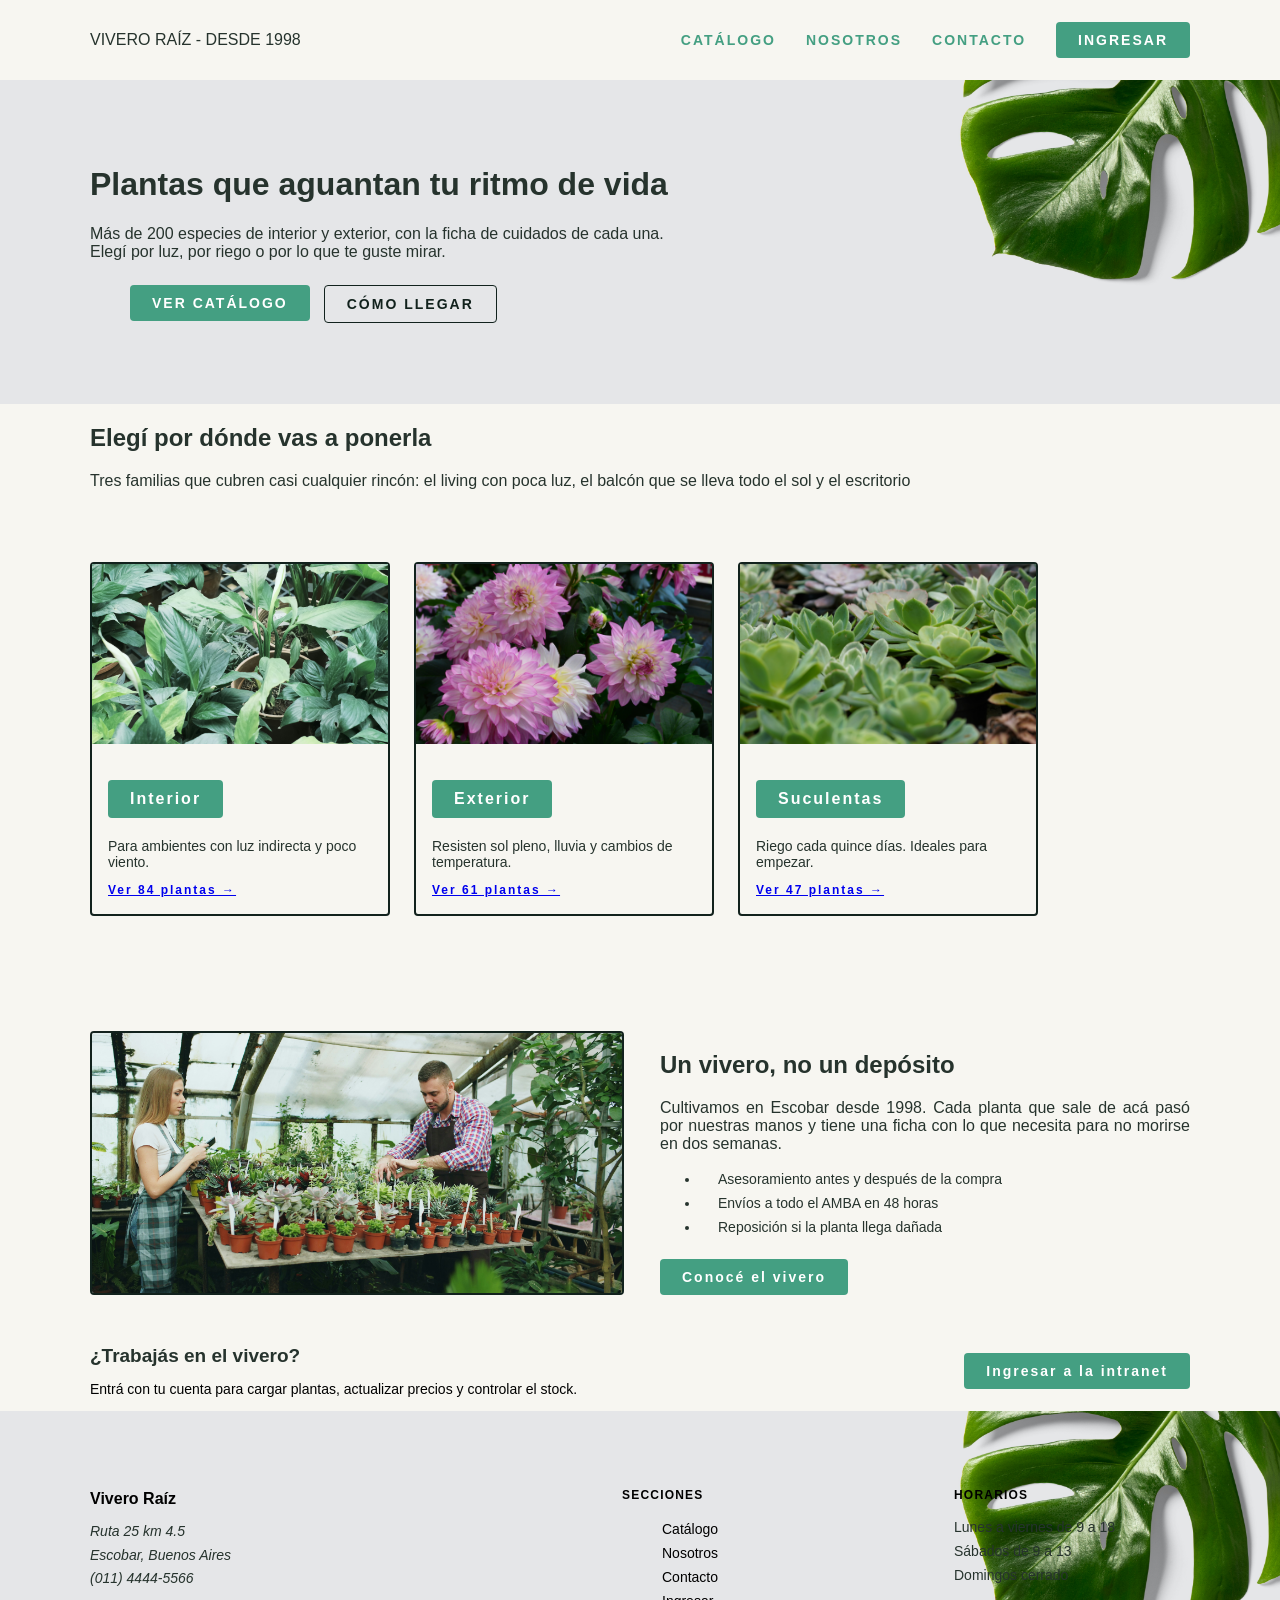
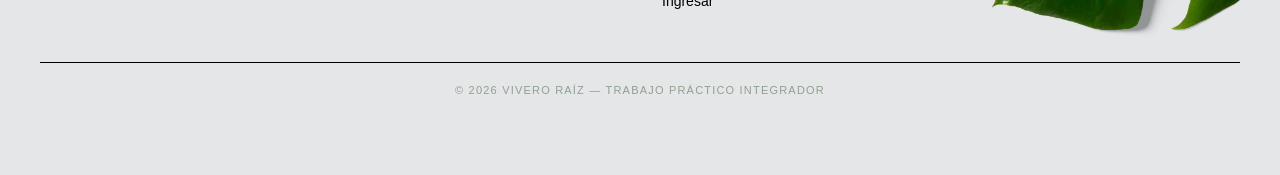
==== index.html @ cc9f1218 "Add files via upload" ====
﻿<!DOCTYPE html>

<html lang="es">
<head>
    <meta charset="utf-8">
	<meta name="viewport" content="width=device-width, initial-scale=1.0"> 
    <title>Vivero Raíz</title>
    <link rel="stylesheet" href="./css/estilos.css">
</head>
<body>
   
<header>

    <p>VIVERO RAÍZ - DESDE 1998</p>

    <nav class="menu-navegacion">  
        
            <a class="boton-comun"href="catalogo.html">CATÁLOGO</a>
            <a class="boton-comun" href="productos.html">NOSOTROS</a>
            <a class="boton-comun" href="contacto.html">CONTACTO</a>
            <a class="boton-ingresar" href="login.html">INGRESAR</a>
    </nav>

</header> 

<main>
<div class="principal">
<div class="contenedor">
    <h1>Plantas que aguantan tu ritmo de vida</h1>
     <p>Más de 200 especies de interior y exterior, con la ficha de cuidados de cada una. Elegí
     por luz, por riego o por lo que te guste mirar.</p>
        <ul class="botones-a">
            <li><a class="boton-b boton-b-lleno" href="catalogo.html">VER CATÁLOGO</a></li>
            <li><a class="boton-b boton-b-borde" href="ubicacion.html">CÓMO LLEGAR</a></li>
        </ul>
</div>
</div>

<section class="categorias">

<div class="contenedor">

<h2>Elegí por dónde vas a ponerla</h2>
<p> Tres familias que cubren casi cualquier rincón: el living con poca luz, el balcón
que se lleva todo el sol y el escritorio </p> 
<div class="categorias-grid">
  
          <article>
            <img src="img/interior.jpg" alt="Planta de interior en maceta de terracota">
            <div class="info">
              <h3 class="boton-b boton-b-lleno"> Interior</h3>
              <p>Para ambientes con luz indirecta y poco viento.</p>
              <a href="catalogo.html?categoria=interior" class="ver-mas">Ver 84 plantas →</a>
            </div>
          </article>

          <article>
            <img src="img/ext.jpg" alt="Planta de exterior en maceta gris">
            <div class="info">
              <h3 class="boton-b boton-b-lleno">Exterior</h3>
              <p>Resisten sol pleno, lluvia y cambios de temperatura.</p>
              <a href="catalogo.html?categoria=exterior" class="ver-mas">Ver 61 plantas →</a>
            </div>
          </article>

          <article>
            <img src="img/sucu.jpg" alt="Suculenta redonda en maceta gris">
            <div class="info">
              <h3 class="boton-b boton-b-lleno">Suculentas</h3>
              <p>Riego cada quince días. Ideales para empezar.</p>
              <a href="catalogo.html?categoria=suculentas" class="ver-mas">Ver 47 plantas →</a>
            </div>
          </article>
        </div>
      </div>
    </section>

    <section class="nosotros" id="nosotros">
      <div class="contenedor">
        <div class="contenido">
          <img src="img/somos.jpg" alt="Vista general del vivero">
          <div>
            <h2>Un vivero, no un depósito</h2>
            <p class="texto-justificado">Cultivamos en Escobar desde 1998. Cada planta que sale de acá pasó por nuestras manos y tiene una ficha con lo que necesita para no morirse en dos semanas.</p>
            <ul>
              <li>Asesoramiento antes y después de la compra</li>
              <li>Envíos a todo el AMBA en 48 horas</li>
              <li>Reposición si la planta llega dañada</li>
            </ul>
            <a href="contacto.html" class=boton-ingresar>Conocé el vivero</a>
          </div>
        </div>
      </div>
    </section>

    <section class="cta-intranet">
      <div class="contenedor">
        <div>
          <h2>¿Trabajás en el vivero?</h2>
          <p>Entrá con tu cuenta para cargar plantas, actualizar precios y controlar el stock.</p>
        </div>
        <a class="boton-b boton-b-lleno"href="login.html">Ingresar a la intranet</a>
      </div>
    </section>

  </main>

  <footer>
    <div class="contenedor">
      <div>
        <h2>Vivero Raíz</h2>
        <address>
          Ruta 25 km 4.5<br>
          Escobar, Buenos Aires<br>
          (011) 4444-5566
        </address>
      </div>
      <div>
        <h3>Secciones</h3>
        <ul>
          <li><a href="catalogo.html">Catálogo</a></li>
          <li><a href="index.html#nosotros">Nosotros</a></li>
          <li><a href="contacto.html">Contacto</a></li>
          <li><a href="login.html">Ingresar</a></li>
        </ul>
      </div>
      <div>
        <h3>Horarios</h3>
        <p>Lunes a viernes de 9 a 18<br>
        Sábados de 9 a 13<br>
        Domingos cerrado</p>
      </div>
    </div>
    <p class="copyright">© 2026 Vivero Raíz — Trabajo Práctico Integrador</p>
  </footer>


</body>
</html>
---- css/estilos.css ----
/* INDEX */

body {
    margin: 0;
    background-color: #F7F6F1;
    color: #26332D;
    font-family: Arial, sans-serif;
}

.contenedor {
    max-width: 1100px;
    margin: 0 auto;
}

header {
    max-width: 1100px;
    margin: 0 auto;
    display: flex;
    align-items: center;
    justify-content: space-between;
    padding: 15px 0;
}

.menu-navegacion {
    display: flex;
    align-items: center;
    gap: 30px;
}
 
.boton-comun {
    text-decoration: none;
    color: #449f82;          
    font-size: 14px;
    letter-spacing: 2px;
    font-weight: bold;    
}

.boton-ingresar {
    text-decoration: none;
    color: #ffffff;
    background-color: #449f82;
    padding: 10px 22px;
    font-size: 14px;
    letter-spacing: 2px;
    font-weight: bold;
    display: inline-block; 
    border-radius: 4px; 
}

.principal {
    background-image: url('../img/back3.jpg');
    background-size: cover;
    background-position: center;
    background-repeat: no-repeat;
    padding: 65px 40px;
}

.principal p {
    margin-bottom: 24px;
    max-width: 600px;
}

.botones-a {
    display: flex;
    gap: 14px;
    list-style: none; 
    border-radius: 4px;  
}

.boton-b {
    text-decoration: none;
    padding: 10px 22px;
    font-size: 14px;
    letter-spacing: 2px;
    font-weight: bold;
    display: inline-block;
    border-radius: 4px;
}

.boton-b-lleno {
    background-color: #449f82;
    color: #ffffff;
    border-radius: 4px;
}

.boton-b-borde {
    background-color: transparent;
    color: #12221d;
    border: 1px solid #12221d;
    border-radius: 4px;
}

/* Categorías */
.categorias .contenedor {
  max-width: 1100px;
}

.categorias-grid {
  display: grid;
  grid-template-columns: 300px 300px 300px;
  gap: 24px;
  margin-top: 32px;
  padding: 40px 0 80px;
}

.categorias-grid article img {
  width: 100%;
  height: 180px;
  object-fit: cover;
}

.categorias-grid article {
  border: 2px solid #12221d;
  border-radius: 4px;
}

.categorias-grid .info {
  padding: 16px;
}

.categorias-grid h3 {
  font-size: 16px;
  margin-bottom: 6px;
}

.categorias-grid p {
  font-size: 14px;
  color: #26332D;
  margin-bottom: 10px;
}

.categorias-grid .ver-mas {
  font-size: 12px;
  font-weight: 700;
  letter-spacing: 2px;
  text-decoration: underline;
}

/*  Sección Un vivero */
.nosotros {
  background: #F7F6F1;
}

.nosotros .contenido {
  display: grid;
  grid-template-columns: 530px 530px;
  gap: 40px;
  align-items: center;
  padding: 35px 0
}

.nosotros .contenido img {
  width: 100%;
  height: 260px;
  object-fit: cover;
  border: 2px solid #12221d;
  border-radius: 4px;
}

.texto-justificado {
  text-align: justify;
}

.nosotros ul {
  margin: 18px 0 24px;
}

.nosotros li {
  font-size: 14px;
  margin-bottom: 8px;
  padding-left: 18px;
  position: relative;
}

/*Intranet*/

.cta-intranet .contenedor {
  display: flex;
  align-items: center;
  justify-content: space-between;
  gap: 24px;
  width: 100%;
  flex-wrap: wrap;
}

.cta-intranet h2 {
  font-size: 19px;
  margin-bottom: 4px;
}

.cta-intranet p {
  color: #000000;
  font-size: 14px;
}

/*Footer*/
footer {
    background-image: url('../img/back3.jpg');
    background-size: cover;
    background-position: center;
    background-repeat: no-repeat;
    padding: 65px 40px;
}

footer .contenedor {
  display: grid;
  grid-template-columns: 500px 300px 300px;
  gap: 32px;
}

footer h2 {
  color: #000000;
  font-size: 16px;
  margin-bottom: 12px;
}

footer h3 {
  color: #000000;
  font-size: 12px;
  letter-spacing: 1.2px;
  text-transform: uppercase;
  margin-bottom: 12px;
}

footer address,
footer p,
footer li {
  font-size: 14px;
  line-height: 1.7;
}

footer ul {
   list-style: none;
}

footer ul li a {
    text-decoration: none;
    color: #000000;
}

footer .copyright {
  text-align: center;
  font-size: 11px;
  letter-spacing: 1.2px;
  text-transform: uppercase;
  color: #8fa090;
  border-top: 1px solid #000000;
  margin-top: 32px;
  padding-top: 18px;
}

/* CATALOGO *

/* FILTROS */

.catalogo {
  padding: 40px 0 50px;
}

.catalogo h1 {
  font-size: 28px;
  margin-bottom: 10px;
}

/* FILTROS */

.filtros {
 background-color: #e8e7e2;
 padding: 20px;
 display: flex;
 align-items: flex-end;
 gap: 16px;
 margin-bottom: 30px;
}

.filtros div {
  display: flex;
  flex-direction: column;
}

.filtros label {
  font-size: 10px;
  font-weight: bold;
  letter-spacing: 1px;
  margin-bottom: 6px;
}

.filtros input,
.filtros select {
  width: 220px;
  height: 32px;
  box-sizing: border-box;
  border: 1px solid #b9b9b9;
  background-color: #ffffff;
}

.filtros button {
  background-color: #449f82;
  color: #ffffff;
  border-radius: 4px;
  border: none;
  padding: 10px 22px;
  font-size: 12px;
  font-weight: bold;
  letter-spacing: 1px;
  cursor: pointer;
}

/* TARJETAS */

.producto {
  border: 1px solid #d5d5d5;
  border: 2px solid #12221d;
  border-radius: 4px;
}

.producto img {
  width: 100%;
  height: 200px;
  object-fit: cover;
  display: block;
}

.producto-info h2 {
  font-size: 18px;
  margin-top: 0;
  margin-bottom: 6px;
}


/* TARJETAS PRODUCTOS*/

.productos-grid {
  display: flex;             
  flex-wrap: wrap;           
  justify-content: space-between; 
  row-gap: 30px;             
}

.productos-grid .producto {
  flex-basis: 30%;          
}
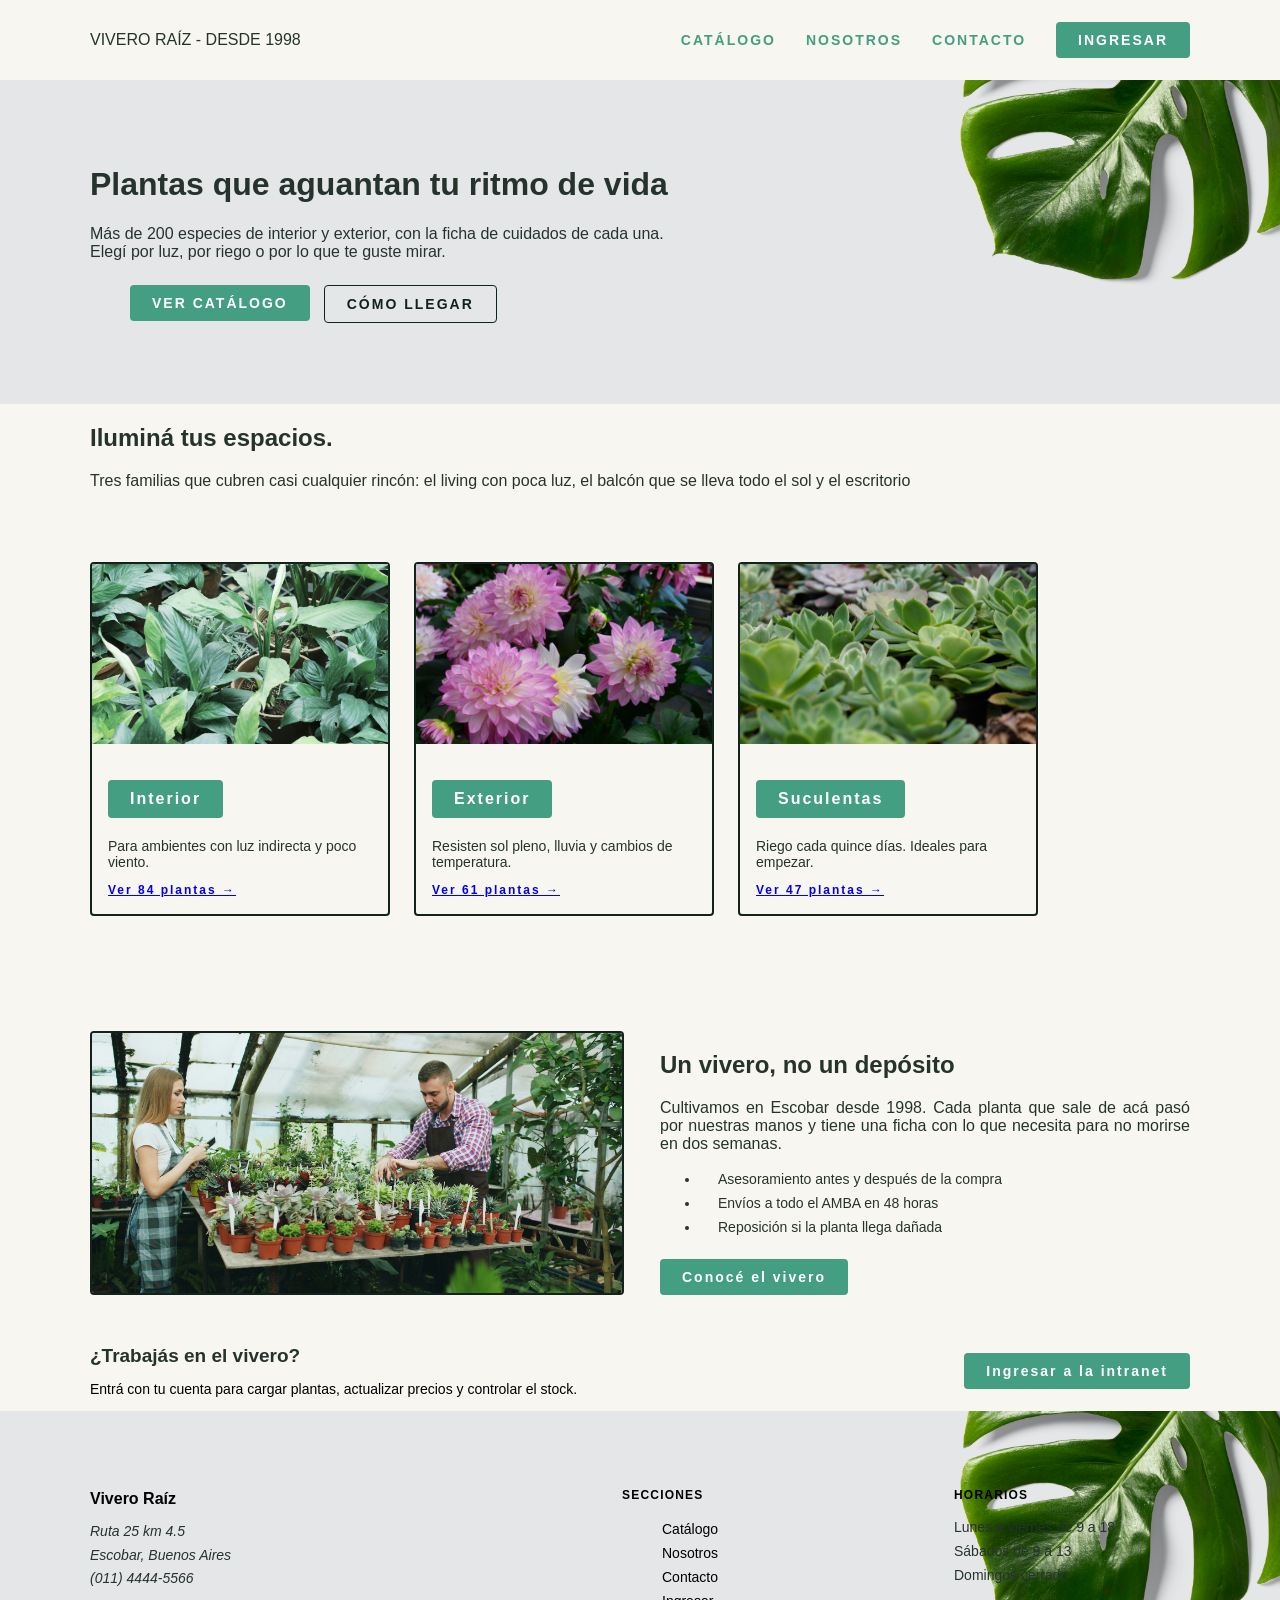
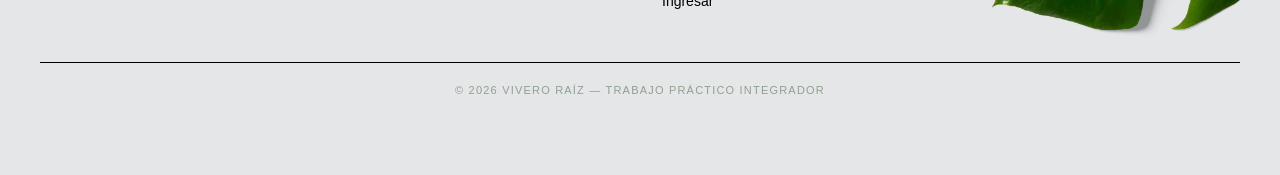
==== commit 5178a22d: "Add files via upload Se adjuntan archivos modificados y se agregan páginas." ====
--- a/index.html
+++ b/index.html
@@ -1,139 +1,139 @@
-﻿<!DOCTYPE html>
-
-<html lang="es">
-<head>
-    <meta charset="utf-8">
-	<meta name="viewport" content="width=device-width, initial-scale=1.0"> 
-    <title>Vivero Raíz</title>
-    <link rel="stylesheet" href="./css/estilos.css">
-</head>
-<body>
-   
-<header>
-
-    <p>VIVERO RAÍZ - DESDE 1998</p>
-
-    <nav class="menu-navegacion">  
-        
-            <a class="boton-comun"href="catalogo.html">CATÁLOGO</a>
-            <a class="boton-comun" href="productos.html">NOSOTROS</a>
-            <a class="boton-comun" href="contacto.html">CONTACTO</a>
-            <a class="boton-ingresar" href="login.html">INGRESAR</a>
-    </nav>
-
-</header> 
-
-<main>
-<div class="principal">
-<div class="contenedor">
-    <h1>Plantas que aguantan tu ritmo de vida</h1>
-     <p>Más de 200 especies de interior y exterior, con la ficha de cuidados de cada una. Elegí
-     por luz, por riego o por lo que te guste mirar.</p>
-        <ul class="botones-a">
-            <li><a class="boton-b boton-b-lleno" href="catalogo.html">VER CATÁLOGO</a></li>
-            <li><a class="boton-b boton-b-borde" href="ubicacion.html">CÓMO LLEGAR</a></li>
-        </ul>
-</div>
-</div>
-
-<section class="categorias">
-
-<div class="contenedor">
-
-<h2>Elegí por dónde vas a ponerla</h2>
-<p> Tres familias que cubren casi cualquier rincón: el living con poca luz, el balcón
-que se lleva todo el sol y el escritorio </p> 
-<div class="categorias-grid">
-  
-          <article>
-            <img src="img/interior.jpg" alt="Planta de interior en maceta de terracota">
-            <div class="info">
-              <h3 class="boton-b boton-b-lleno"> Interior</h3>
-              <p>Para ambientes con luz indirecta y poco viento.</p>
-              <a href="catalogo.html?categoria=interior" class="ver-mas">Ver 84 plantas →</a>
-            </div>
-          </article>
-
-          <article>
-            <img src="img/ext.jpg" alt="Planta de exterior en maceta gris">
-            <div class="info">
-              <h3 class="boton-b boton-b-lleno">Exterior</h3>
-              <p>Resisten sol pleno, lluvia y cambios de temperatura.</p>
-              <a href="catalogo.html?categoria=exterior" class="ver-mas">Ver 61 plantas →</a>
-            </div>
-          </article>
-
-          <article>
-            <img src="img/sucu.jpg" alt="Suculenta redonda en maceta gris">
-            <div class="info">
-              <h3 class="boton-b boton-b-lleno">Suculentas</h3>
-              <p>Riego cada quince días. Ideales para empezar.</p>
-              <a href="catalogo.html?categoria=suculentas" class="ver-mas">Ver 47 plantas →</a>
-            </div>
-          </article>
-        </div>
-      </div>
-    </section>
-
-    <section class="nosotros" id="nosotros">
-      <div class="contenedor">
-        <div class="contenido">
-          <img src="img/somos.jpg" alt="Vista general del vivero">
-          <div>
-            <h2>Un vivero, no un depósito</h2>
-            <p class="texto-justificado">Cultivamos en Escobar desde 1998. Cada planta que sale de acá pasó por nuestras manos y tiene una ficha con lo que necesita para no morirse en dos semanas.</p>
-            <ul>
-              <li>Asesoramiento antes y después de la compra</li>
-              <li>Envíos a todo el AMBA en 48 horas</li>
-              <li>Reposición si la planta llega dañada</li>
-            </ul>
-            <a href="contacto.html" class=boton-ingresar>Conocé el vivero</a>
-          </div>
-        </div>
-      </div>
-    </section>
-
-    <section class="cta-intranet">
-      <div class="contenedor">
-        <div>
-          <h2>¿Trabajás en el vivero?</h2>
-          <p>Entrá con tu cuenta para cargar plantas, actualizar precios y controlar el stock.</p>
-        </div>
-        <a class="boton-b boton-b-lleno"href="login.html">Ingresar a la intranet</a>
-      </div>
-    </section>
-
-  </main>
-
-  <footer>
-    <div class="contenedor">
-      <div>
-        <h2>Vivero Raíz</h2>
-        <address>
-          Ruta 25 km 4.5<br>
-          Escobar, Buenos Aires<br>
-          (011) 4444-5566
-        </address>
-      </div>
-      <div>
-        <h3>Secciones</h3>
-        <ul>
-          <li><a href="catalogo.html">Catálogo</a></li>
-          <li><a href="index.html#nosotros">Nosotros</a></li>
-          <li><a href="contacto.html">Contacto</a></li>
-          <li><a href="login.html">Ingresar</a></li>
-        </ul>
-      </div>
-      <div>
-        <h3>Horarios</h3>
-        <p>Lunes a viernes de 9 a 18<br>
-        Sábados de 9 a 13<br>
-        Domingos cerrado</p>
-      </div>
-    </div>
-    <p class="copyright">© 2026 Vivero Raíz — Trabajo Práctico Integrador</p>
-  </footer>
-
-
-</body>
+<!DOCTYPE html>
+
+<html lang="es">
+<head>
+    <meta charset="utf-8">
+	<meta name="viewport" content="width=device-width, initial-scale=1.0"> 
+    <title>Inicio - Vivero Raíz</title>
+    <link rel="stylesheet" href="./css/estilos.css">
+</head>
+<body>
+   
+<header>
+
+    <p>VIVERO RAÍZ - DESDE 1998</p>
+
+    <nav class="menu-navegacion">  
+        
+            <a class="boton-comun" href="catalogo.html">CATÁLOGO</a>
+            <a class="boton-comun" href="nosotros.html">NOSOTROS</a>
+            <a class="boton-comun" href="contacto.html">CONTACTO</a>
+            <a class="boton-ingresar" href="login.html">INGRESAR</a>
+    </nav>
+
+</header> 
+
+<main>
+<div class="principal">
+<div class="contenedor">
+    <h1>Plantas que aguantan tu ritmo de vida</h1>
+     <p>Más de 200 especies de interior y exterior, con la ficha de cuidados de cada una. Elegí
+     por luz, por riego o por lo que te guste mirar.</p>
+        <ul class="botones-a">
+            <li><a class="boton-b boton-b-lleno" href="catalogo.html">VER CATÁLOGO</a></li>
+            <li><a class="boton-b boton-b-borde" href="contacto.html">CÓMO LLEGAR</a></li>
+        </ul>
+</div>
+</div>
+
+<section class="categorias">
+
+<div class="contenedor">
+
+<h2>Iluminá tus espacios.</h2>
+<p> Tres familias que cubren casi cualquier rincón: el living con poca luz, el balcón
+que se lleva todo el sol y el escritorio </p> 
+<div class="categorias-grid">
+  
+          <article>
+            <img src="img/interior.jpg" alt="Planta de interior en maceta de terracota">
+            <div class="info">
+              <h3 class="boton-b boton-b-lleno"> Interior</h3>
+              <p>Para ambientes con luz indirecta y poco viento.</p>
+              <a href="catalogo.html?categoria=interior" class="ver-mas">Ver 84 plantas →</a>
+            </div>
+          </article>
+
+          <article>
+            <img src="img/ext.jpg" alt="Planta de exterior en maceta gris">
+            <div class="info">
+              <h3 class="boton-b boton-b-lleno">Exterior</h3>
+              <p>Resisten sol pleno, lluvia y cambios de temperatura.</p>
+              <a href="catalogo.html?categoria=exterior" class="ver-mas">Ver 61 plantas →</a>
+            </div>
+          </article>
+
+          <article>
+            <img src="img/sucu.jpg" alt="Suculenta redonda en maceta gris">
+            <div class="info">
+              <h3 class="boton-b boton-b-lleno">Suculentas</h3>
+              <p>Riego cada quince días. Ideales para empezar.</p>
+              <a href="catalogo.html?categoria=suculentas" class="ver-mas">Ver 47 plantas →</a>
+            </div>
+          </article>
+        </div>
+      </div>
+    </section>
+
+    <section class="nosotros" id="nosotros">
+      <div class="contenedor">
+        <div class="contenido">
+          <img src="img/somos.jpg" alt="Vista general del vivero">
+          <div>
+            <h2>Un vivero, no un depósito</h2>
+            <p class="texto-justificado">Cultivamos en Escobar desde 1998. Cada planta que sale de acá pasó por nuestras manos y tiene una ficha con lo que necesita para no morirse en dos semanas.</p>
+            <ul>
+              <li>Asesoramiento antes y después de la compra</li>
+              <li>Envíos a todo el AMBA en 48 horas</li>
+              <li>Reposición si la planta llega dañada</li>
+            </ul>
+            <a href="contacto.html" class=boton-ingresar>Conocé el vivero</a>
+          </div>
+        </div>
+      </div>
+    </section>
+
+    <section class="cta-intranet">
+      <div class="contenedor">
+        <div>
+          <h2>¿Trabajás en el vivero?</h2>
+          <p>Entrá con tu cuenta para cargar plantas, actualizar precios y controlar el stock.</p>
+        </div>
+        <a class="boton-b boton-b-lleno" href="login.html">Ingresar a la intranet</a>
+      </div>
+    </section>
+
+  </main>
+
+  <footer>
+    <div class="contenedor">
+      <div>
+        <h2>Vivero Raíz</h2>
+        <address>
+          Ruta 25 km 4.5<br>
+          Escobar, Buenos Aires<br>
+          (011) 4444-5566
+        </address>
+      </div>
+      <div>
+        <h3>Secciones</h3>
+        <ul>
+          <li><a href="catalogo.html">Catálogo</a></li>
+          <li><a href="index.html#nosotros">Nosotros</a></li>
+          <li><a href="contacto.html">Contacto</a></li>
+          <li><a href="login.html">Ingresar</a></li>
+        </ul>
+      </div>
+      <div>
+        <h3>Horarios</h3>
+        <p>Lunes a viernes de 9 a 18<br>
+        Sábados de 9 a 13<br>
+        Domingos cerrado</p>
+      </div>
+    </div>
+    <p class="copyright">© 2026 Vivero Raíz — Trabajo Práctico Integrador</p>
+  </footer>
+
+
+</body>
 </html>
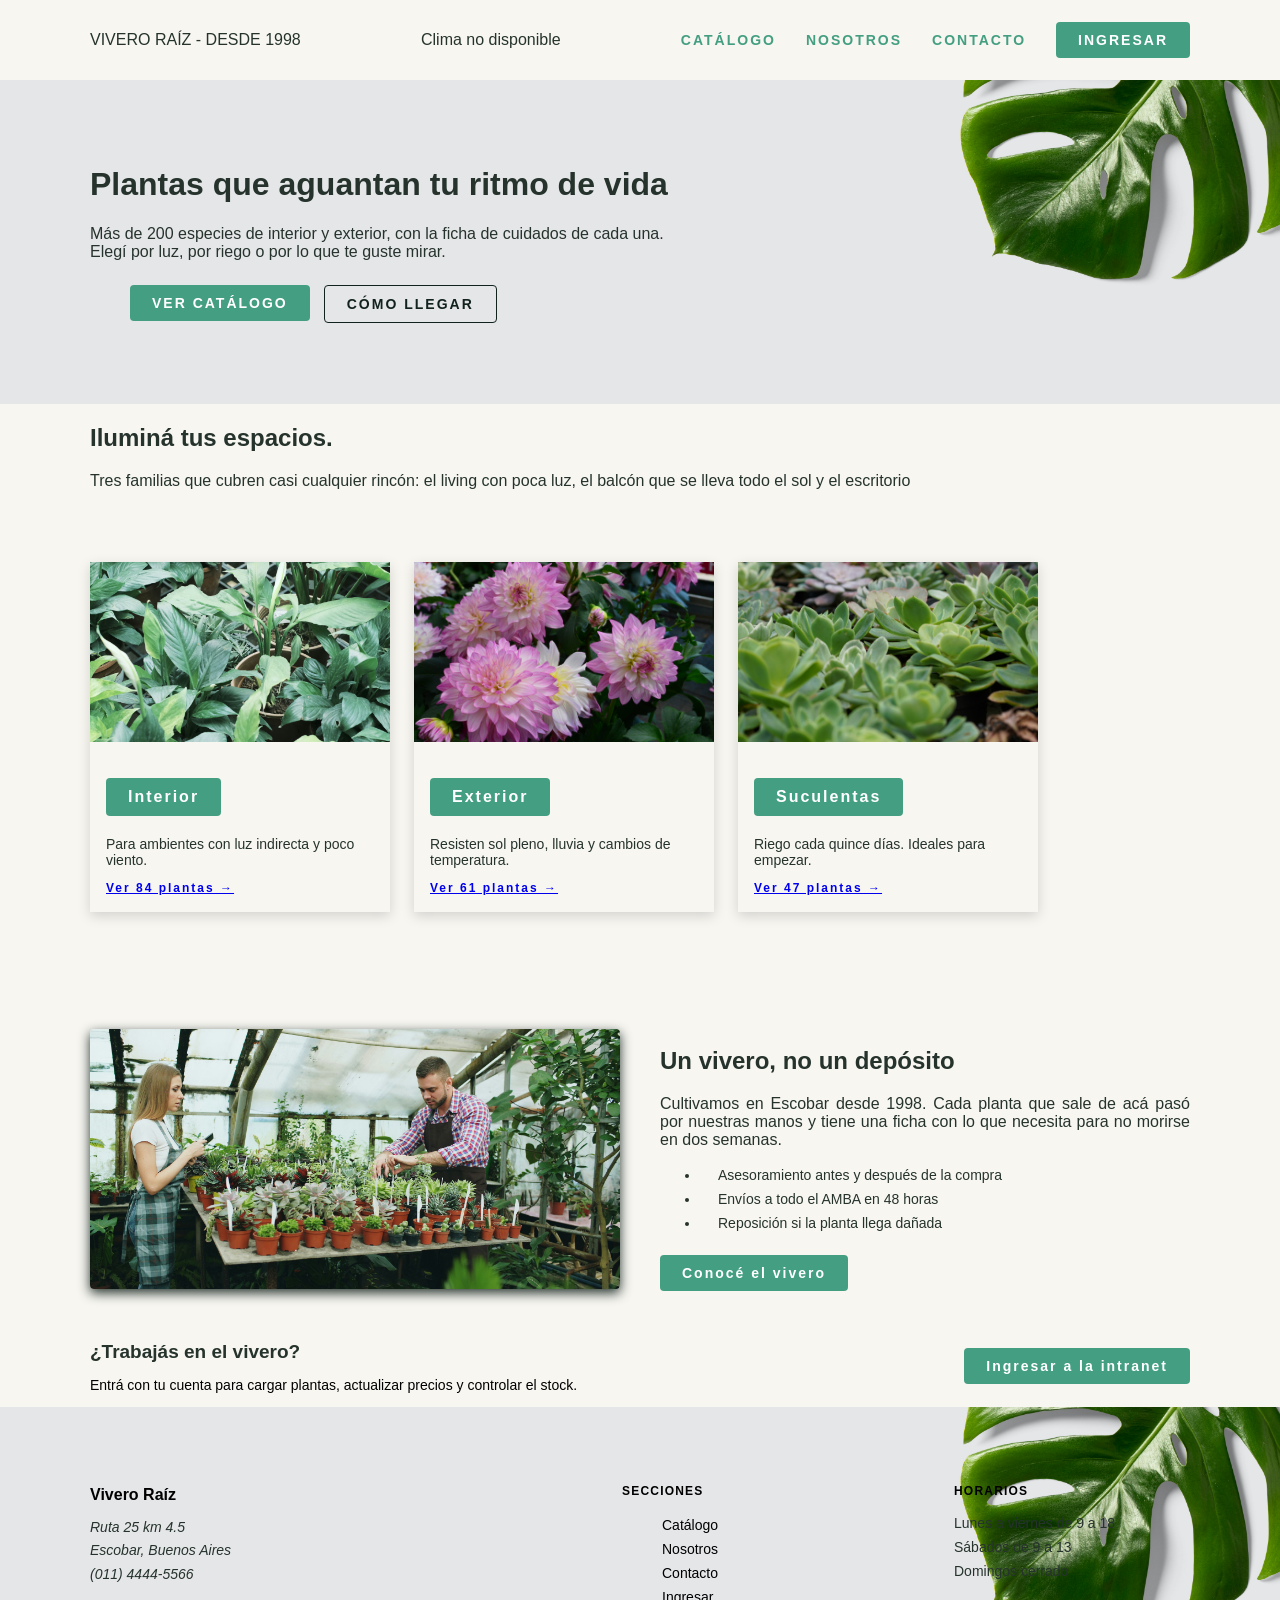
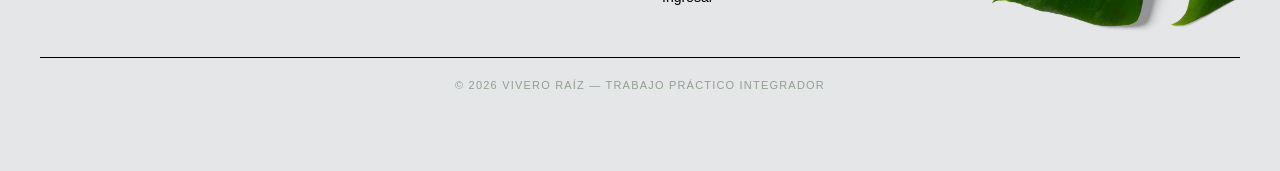
==== commit 4dcad858: "Add files via upload Actualización final proyecto Vivero Raíz" ====
--- a/index.html
+++ b/index.html
@@ -6,12 +6,14 @@
 	<meta name="viewport" content="width=device-width, initial-scale=1.0"> 
     <title>Inicio - Vivero Raíz</title>
     <link rel="stylesheet" href="./css/estilos.css">
+    <script src="./js/clima.js" defer></script>
 </head>
 <body>
    
 <header>
 
     <p>VIVERO RAÍZ - DESDE 1998</p>
+    <p id="clima" class="clima">Cargando clima...</p>
 
     <nav class="menu-navegacion">  
         
--- a/css/estilos.css
+++ b/css/estilos.css
@@ -1,5 +1,4 @@
 /* INDEX */
-
 body {
     margin: 0;
     background-color: #F7F6F1;
@@ -90,7 +89,6 @@
     border-radius: 4px;
 }
 
-/* Categorías */
 .categorias .contenedor {
   max-width: 1100px;
 }
@@ -110,8 +108,8 @@
 }
 
 .categorias-grid article {
-  border: 2px solid #12221d;
-  border-radius: 4px;
+  box-shadow: 0 4px 12px rgba(0, 0, 0, 0.15);
+ 
 }
 
 .categorias-grid .info {
@@ -136,7 +134,6 @@
   text-decoration: underline;
 }
 
-/*  Sección Un vivero */
 .nosotros {
   background: #F7F6F1;
 }
@@ -153,7 +150,7 @@
   width: 100%;
   height: 260px;
   object-fit: cover;
-  border: 2px solid #12221d;
+  box-shadow: 0 4px 12px;
   border-radius: 4px;
 }
 
@@ -171,8 +168,6 @@
   padding-left: 18px;
   position: relative;
 }
-
-/*Intranet*/
 
 .cta-intranet .contenedor {
   display: flex;
@@ -193,7 +188,6 @@
   font-size: 14px;
 }
 
-/*Footer*/
 footer {
     background-image: url('../img/back3.jpg');
     background-size: cover;
@@ -249,9 +243,7 @@
   padding-top: 18px;
 }
 
-/* CATALOGO *
-
-/* FILTROS */
+/* CATALOGO */
 
 .catalogo {
   padding: 40px 0 50px;
@@ -261,8 +253,6 @@
   font-size: 28px;
   margin-bottom: 10px;
 }
-
-/* FILTROS */
 
 .filtros {
  background-color: #e8e7e2;
@@ -306,12 +296,10 @@
   cursor: pointer;
 }
 
-/* TARJETAS */
-
 .producto {
   border: 1px solid #d5d5d5;
-  border: 2px solid #12221d;
-  border-radius: 4px;
+  box-shadow: 0 4px 12px rgba(0, 0, 0, 0.15);
+  border-radius: 7px;
 }
 
 .producto img {
@@ -321,14 +309,34 @@
   display: block;
 }
 
+.productos-grid .producto .info {
+    padding: 16px;
+    box-sizing: border-box;
+}
+
 .producto-info h2 {
   font-size: 18px;
   margin-top: 0;
   margin-bottom: 6px;
-}
-
-
-/* TARJETAS PRODUCTOS*/
+  
+} 
+.productos-grid .producto h3 {
+    font-size: 16px;
+    margin: 0 0 10px;
+}
+
+.productos-grid .producto p {
+    font-size: 14px;
+    color: #26332D;
+    margin: 0 0 10px;
+}
+
+.productos-grid .producto .ver {
+    font-size: 12px;
+    font-weight: bold;
+    letter-spacing: 2px;
+    text-decoration: underline;
+}
 
 .productos-grid {
   display: flex;             
@@ -341,9 +349,766 @@
   flex-basis: 30%;          
 }
 
-
-
-
-
-
-
+/* NOSOTROS*/
+
+.nosotros .contenedor {
+  display: block;
+}
+
+.nosotros img {
+  width: 100%;
+  height: 350px;
+  object-fit: cover;
+  display: block;
+  box-shadow: 0 4px 12px rgba(0, 0, 0, 0.15);
+  border-radius: 5px;
+
+}
+
+.trayectoria ol {
+    list-style: none;
+    margin: 24px 0 0 0;
+    padding: 0 0 0 20px;
+    border-left: 3.5px solid #449f82;
+}
+
+.trayectoria li {
+    display: flex;
+    gap: 20px;
+    margin-bottom: 24px;
+}
+
+/* CONTACTO*/
+
+.contacto {
+  padding: 40px 0 50px;
+}
+
+.contacto h1 {
+  font-size: 28px;
+  margin-bottom: 10px;
+}
+
+.descripcion-contacto {
+  font-size: 14px;
+  margin-bottom: 30px;
+  line-height: 2;
+  max-width: 600px;
+  margin-bottom: 30px;
+}
+
+.contacto-grid {
+    display: grid;
+    grid-template-columns: 390px 650px;
+    gap: 20px;
+}
+
+.formulario-grid {
+    display: grid;
+    grid-template-columns: 180px 180px;
+    gap: 16px 24px;
+}
+
+.formulario-grid div {
+    display: flex;
+    flex-direction: column;
+}
+
+.formulario-grid label,
+.campo-mensaje label {
+    font-size: 10px;
+    font-weight: bold;
+    letter-spacing: 1px;
+    margin-bottom: 7px;
+}
+
+.formulario-grid input,
+.formulario-grid select {
+    height: 32px;
+    box-sizing: border-box;
+    border: 1px solid #b9b9b9;
+    background-color: #ffffff;
+    margin-bottom: 20px;  
+}
+
+.campo-mensaje {
+    display: flex;
+    flex-direction: column;
+    margin-top: 16px;
+}
+
+.campo-mensaje textarea {
+    height: 80px;
+    width: 380;
+    box-sizing: border-box;
+    border: 1px solid #b9b9b9;
+}
+
+.check-novedades {
+    display: flex;
+    align-items: center;
+    gap: 5px;
+    margin: 16px 0;
+}
+
+.check-novedades label {
+    font-size: 12px;
+}
+
+.boton-enviar {
+    background-color: #449f82;
+    color: #ffffff;
+    border: none;
+    padding: 12px 22px;
+    font-size: 12px;
+    letter-spacing: 2px;
+    font-weight: bold;
+    cursor: pointer;
+    border-radius: 4px;
+}
+
+.informacion-contacto {
+    background-color: #f1f0eb;
+    border: 1px solid #d5d5d5;
+    padding: 20px;
+}
+
+.informacion-contacto h2 {
+    font-size: 12px;
+    letter-spacing: 1.5px;
+    margin-top: 0;
+    margin-bottom: 12px;
+}
+
+.informacion-contacto p {
+    font-size: 12px;
+    line-height: 1.7;
+}
+
+.informacion-contacto table {
+    width: 100%;
+    border-collapse: collapse;
+    margin-top: 12px;
+    margin-bottom: 16px;
+}
+
+.informacion-contacto th,
+.informacion-contacto td {
+    border: 1px solid #d5d5d5;
+    padding: 8px;
+    text-align: left;
+    font-size: 11px;
+}
+
+.informacion-contacto th {
+    background-color: #e8e7e2;
+    font-size: 9px;
+    letter-spacing: 1px;
+}
+
+.mapa {
+    height: 180px;
+    background-color: #dfe6e0;
+}
+
+.mapa iframe {
+    width: 100%;
+    height: 100%;
+    border: 0;
+}
+
+/* LOGIN*/
+
+.login {
+    width: 900px;
+    margin: 50px auto;
+    display: grid;
+    grid-template-columns: 400px 450px;
+    border: 2px solid #d5d5d5;
+    border-radius: 4px;
+}
+
+.login-presentacion h1 {
+    font-size: 24px;
+    letter-spacing: 2px;
+    margin-bottom: 8px;
+}
+
+.login-presentacion h2 {
+    font-size: 20px;
+    margin-top: 35px;
+    margin-bottom: 10px;
+}
+
+.login-presentacion p {
+    font-size: 13px;
+    line-height: 10;
+}
+
+.login-formulario {
+    padding: 50px 40px;
+    box-sizing: border-box;
+  
+}
+
+.login-formulario h1 {
+    font-size: 28px;
+    margin-bottom: 10px;
+}
+
+.descripcion-login {
+    font-size: 14px;
+    margin-bottom: 30px;
+}
+
+.campo-login {
+    display: flex;
+    flex-direction: column;
+    margin-bottom: 20px;
+}
+
+.campo-login label {
+    font-size: 10px;
+    font-weight: bold;
+    letter-spacing: 1px;
+    margin-bottom: 7px;
+}
+
+.campo-login input {
+    width: 370px;
+    height: 34px;
+    box-sizing: border-box;
+    border: 1px solid #b9b9b9;
+    background-color: #ffffff;
+}
+
+.ayuda-login {
+    font-size: 11px;
+    color: #66736c;
+    margin-top: 6px;
+}
+
+.login-formulario .check-novedades {
+    display: flex;
+    align-items: center;
+    gap: 5px;
+    margin: 15px 0 25px;
+}
+
+.login-formulario .check-novedades label {
+    font-size: 12px;
+}
+
+.boton-login {
+    width: 100%;
+    background-color: #449f82;
+    color: #ffffff;
+    border: none;
+    padding: 12px 25px;
+    font-size: 11px;
+    letter-spacing: 2px;
+    font-weight: bold;
+    cursor: pointer;
+    border-radius: 4px; 
+}
+
+.reset-pass {
+    display: block;
+    margin-top: 18px;
+    color: #262633;
+    font-size: 11px;
+    text-decoration: none;
+}
+
+.reset-pass:hover {
+    text-decoration: underline;
+}
+
+.login-formulario h2 {
+    font-size: 14px;
+    margin-top: 40px;
+    margin-bottom: 10px;
+}
+
+.contenedor-flex {
+  display: flex;
+  justify-content: space-between; 
+  align-items: center;
+}
+
+/* CREACIÓN DE CUENTA*/
+
+.registro-formulario {
+    padding: 35px 40px;
+    box-sizing: border-box;
+    background-color: #F7F6F1;
+}
+
+.registro-formulario h1 {
+    font-size: 24px;
+    margin-bottom: 8px;
+}
+
+.registro-formulario .descripcion-login {
+    font-size: 12px;
+    color: #66736c;
+    margin-bottom: 20px;
+}
+
+fieldset {
+    width: 370px;
+    box-sizing: border-box;
+    border: 1px solid #d5d5d5;
+    padding: 15px;
+    margin: 0 0 20px 0;
+}
+
+legend {
+    padding: 0 8px;
+    font-size: 9px;
+    letter-spacing: 2px;
+    color: #66736c;
+}
+
+.fila-registro {
+    display: grid;
+    grid-template-columns: 180px 180px;
+    gap: 20px;
+    margin-bottom: 15px;
+}
+
+.campo-registro {
+    display: flex;
+    flex-direction: column;
+}
+
+.campo-registro label {
+    font-size: 9px;
+    letter-spacing: 1px;
+    margin-bottom: 6px;
+    color: #66736c;
+}
+
+.campo-registro input {
+    width: 180px;
+    height: 32px;
+    box-sizing: border-box;
+    border: 1px solid #b9b9b9;
+    background-color: #ffffff;
+}
+
+.campo-ancho {
+    margin-bottom: 15px;
+}
+
+.campo-ancho input {
+    width: 370px;
+}
+
+.campo-ancho select {
+    width: 370px;
+    height: 32px;
+    box-sizing: border-box;
+    border: 1px solid #b9b9b9;
+    background-color: #ffffff;
+}
+
+.ayuda-registro {
+    font-size: 9px;
+    color: #8a918d;
+    margin: 5px 0 0 0;
+}
+
+.opciones-registro {
+    margin-top: 10px;
+    margin-bottom: 20px;
+}
+
+.check-registro {
+    display: flex;
+    align-items: center;
+    gap: 5px;
+    margin-bottom: 8px;
+}
+
+.check-registro label {
+    font-size: 11px;
+}
+
+.enlace-registro {
+    color: #26332D;
+    font-size: 11px;
+}
+
+.enlace-registro:hover {
+    text-decoration: underline;
+}
+
+.boton-registro {
+    width: 370px;
+    height: 36px;
+    background-color: #12221d;
+    color: #ffffff;
+    border: none;
+    font-size: 10px;
+    letter-spacing: 2px;
+    font-weight: bold;
+    cursor: pointer;
+}
+
+.ingreso-registro {
+    display: flex;
+    align-items: center;
+    gap: 5px;
+    margin-top: 15px;
+}
+
+.ingreso-registro p {
+    margin: 0;
+    font-size: 11px;
+}
+
+/* BOTÓN CERRAR SESIÓN */
+
+#cerrar-sesion {
+    display: inline-flex;
+    align-items: center;
+    justify-content: center;
+    white-space: nowrap;
+    width: auto;
+    padding: 12px 25px;
+}
+
+/* DISEÑO RESPONSIVE*/
+
+/* Se unifican en los elementos de formulario */
+input,
+select,
+textarea,
+button {
+    font-family: Arial, sans-serif;
+}
+
+@media (max-width: 700px) {
+
+    /* Contenedor General */
+
+    .contenedor {
+        width: 90%;
+        max-width: none;
+    }
+
+    /* Header */
+
+    header {
+        width: 90%;
+        max-width: none;
+        display: block;
+        text-align: center;
+        padding: 15px 0;
+    }
+
+    header p {
+        margin: 0 0 15px 0;
+        font-size: 22px;
+    }
+
+    .menu-navegacion {
+        display: flex;
+        flex-direction: column;
+        gap: 12px;
+    }
+
+    /* Index */
+
+    .principal {
+        padding: 45px 20px;
+    }
+
+    .botones-a {
+        display: flex;
+        flex-direction: column;
+        align-items: flex-start;
+    }
+
+    .categorias-grid {
+        display: block;
+        padding: 30px 0 50px;
+    }
+
+    .categorias-grid article {
+        margin-bottom: 20px;
+    }
+
+    .nosotros .contenido {
+        display: block;
+        padding: 30px 0;
+    }
+
+    .nosotros .contenido img {
+        margin-top: 20px;
+    }
+
+    .cta-intranet .contenedor {
+        display: block;
+    }
+
+    .cta-intranet .boton-b {
+        margin-top: 15px;
+    }
+
+    /* Catálogo */
+
+    .catalogo {
+        padding: 30px 0 40px;
+    }
+
+    .filtros {
+        display: block;
+    }
+
+    .filtros div {
+        margin-bottom: 15px;
+    }
+
+    .filtros input,
+    .filtros select,
+    .filtros button {
+        width: 100%;
+    }
+
+    .productos-grid {
+        display: block;
+    }
+
+    .productos-grid .producto {
+        width: 100%;
+        margin-bottom: 25px;
+        box-sizing: border-box;
+    }
+
+    /* Contacto */
+
+    .contacto {
+        padding: 30px 0 40px;
+    }
+
+    .contacto-grid {
+        display: block;
+    }
+
+    .formulario-grid {
+        display: flex;
+        flex-direction: column;
+    }
+
+    .formulario-grid input,
+    .formulario-grid select,
+    .campo-mensaje textarea {
+        width: 100%;
+    }
+
+    .informacion-contacto {
+        margin-top: 30px;
+    }
+
+    /*Login */
+
+    .login {
+        width: 90%;
+        margin: 30px auto;
+        display: block;
+        box-sizing: border-box;
+    }
+
+    .login-presentacion,
+    .presentacion {
+        width: 100%;
+        box-sizing: border-box;
+        padding: 35px 25px;
+    }
+
+    .login-presentacion h2,
+    .presentacion h2 {
+        margin-top: 40px;
+    }
+
+    .login-formulario {
+        width: 100%;
+        box-sizing: border-box;
+        padding: 30px 20px;
+    }
+
+    .campo-login input,
+    .boton-login {
+        width: 100%;
+        box-sizing: border-box;
+    }
+
+    /* Registro */
+
+    .registro-formulario {
+        width: 100%;
+        box-sizing: border-box;
+        padding: 30px 20px;
+    }
+
+    fieldset {
+        width: 100%;
+    }
+
+    .fila-registro {
+        display: block;
+    }
+
+    .campo-registro {
+        margin-bottom: 15px;
+    }
+
+    .campo-registro input,
+    .campo-ancho input,
+    .campo-ancho select,
+    .boton-registro {
+        width: 100%;
+        box-sizing: border-box;
+    }
+
+    /*NOSOTROS */
+
+    .nosotros .contenedor {
+        display: block;
+    }
+
+    .nosotros img {
+        width: 100%;
+        height: 250px;
+        margin-top: 20px;
+    }
+
+    .trayectoria {
+        padding: 35px 0;
+    }
+
+    .familia {
+        padding: 35px 0;
+    }
+
+    .familia-grid {
+        display: block;
+    }
+
+    .staff {
+        margin-bottom: 15px;
+    }
+
+    /*FOOTER */
+
+    footer {
+        padding: 40px 20px;
+    }
+
+    footer .contenedor {
+        display: block;
+    }
+
+    footer .contenedor > div {
+        margin-bottom: 25px;
+    }
+}
+
+/* Ajustes formularios */
+.login-formulario {
+    background-color: #F7F6F1;
+}
+
+.login-presentacion {
+    background-color: #e8e7e2;
+    padding: 50px 40px;
+    box-sizing: border-box;
+}
+
+.login-presentacion p {
+    line-height: 1.7;
+}
+
+.contacto .formulario-grid {
+    display: flex;
+    flex-direction: column;
+}
+
+.contacto .formulario-grid input,
+.contacto .formulario-grid select,
+.contacto .campo-mensaje textarea {
+    width: 380px;
+    max-width: 100%;
+}
+
+.boton-registro {
+    background-color: #449f82;
+    border-radius: 4px;
+}
+
+.boton-login:hover,
+.boton-registro:hover,
+.boton-enviar:hover,
+.boton-ingresar:hover,
+.boton-b:hover {
+    opacity: 0.85;
+    transition: 0.2s;
+}
+
+@media (max-width: 700px) {
+    .login-presentacion {
+        padding: 35px 25px;
+    }
+
+    .contacto .formulario-grid input,
+    .contacto .formulario-grid select,
+    .contacto .campo-mensaje textarea {
+        width: 100%;
+    }
+}
+
+/* FICHA DE PLANTA */
+
+.ficha-planta {
+    padding: 40px 0 60px;
+}
+
+.ficha-detalle {
+    display: grid;
+    grid-template-columns: 500px 1fr;
+    gap: 40px;
+    margin-top: 30px;
+    align-items: center;
+}
+
+.ficha-detalle img {
+    width: 100%;
+    height: 350px;
+    object-fit: cover;
+    border-radius: 4px;
+    box-shadow: 0 4px 12px rgba(0, 0, 0, 0.15);
+}
+
+.ficha-informacion h1 {
+    font-size: 28px;
+    margin-bottom: 20px;
+}
+
+.ficha-informacion p {
+    font-size: 15px;
+    margin-bottom: 15px;
+}
+
+@media (max-width: 700px) {
+
+    .ficha-detalle {
+        display: block;
+    }
+
+    .ficha-detalle img {
+        height: 250px;
+        margin-bottom: 20px;
+    }
+}
